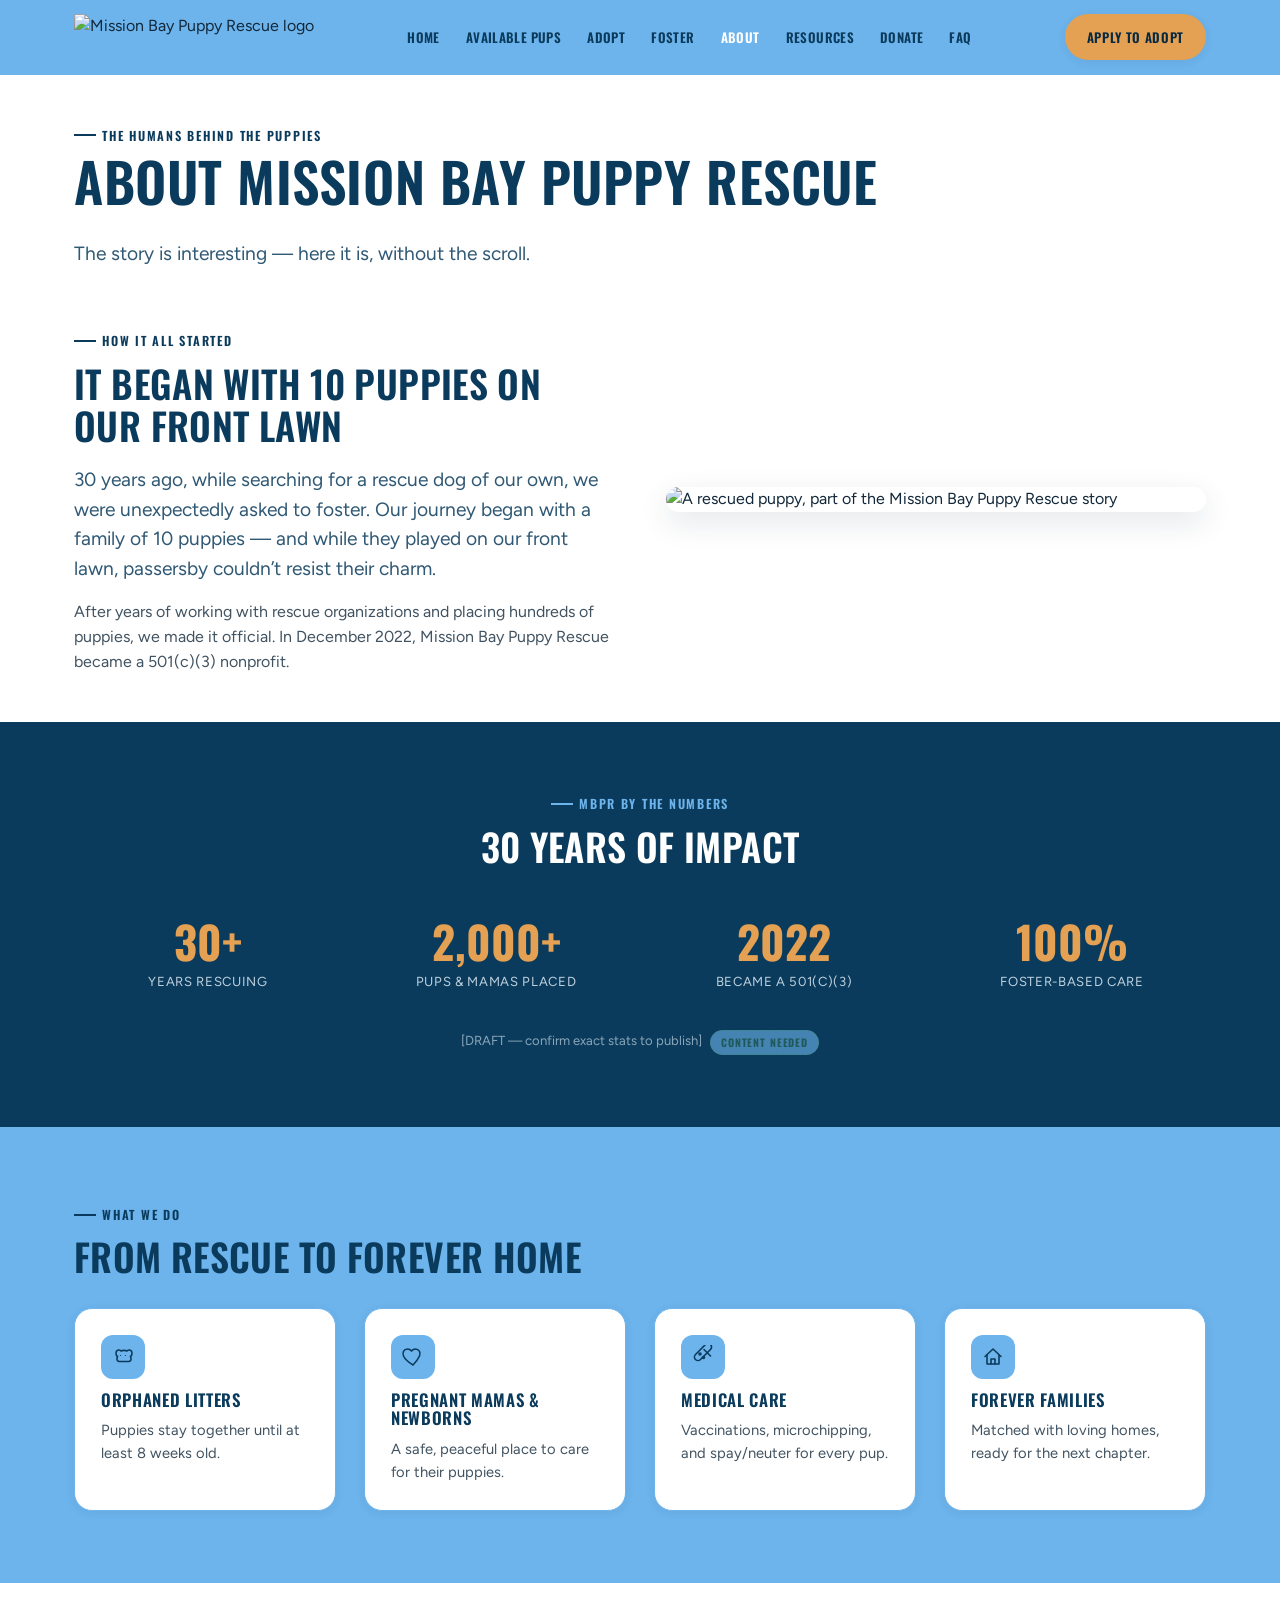
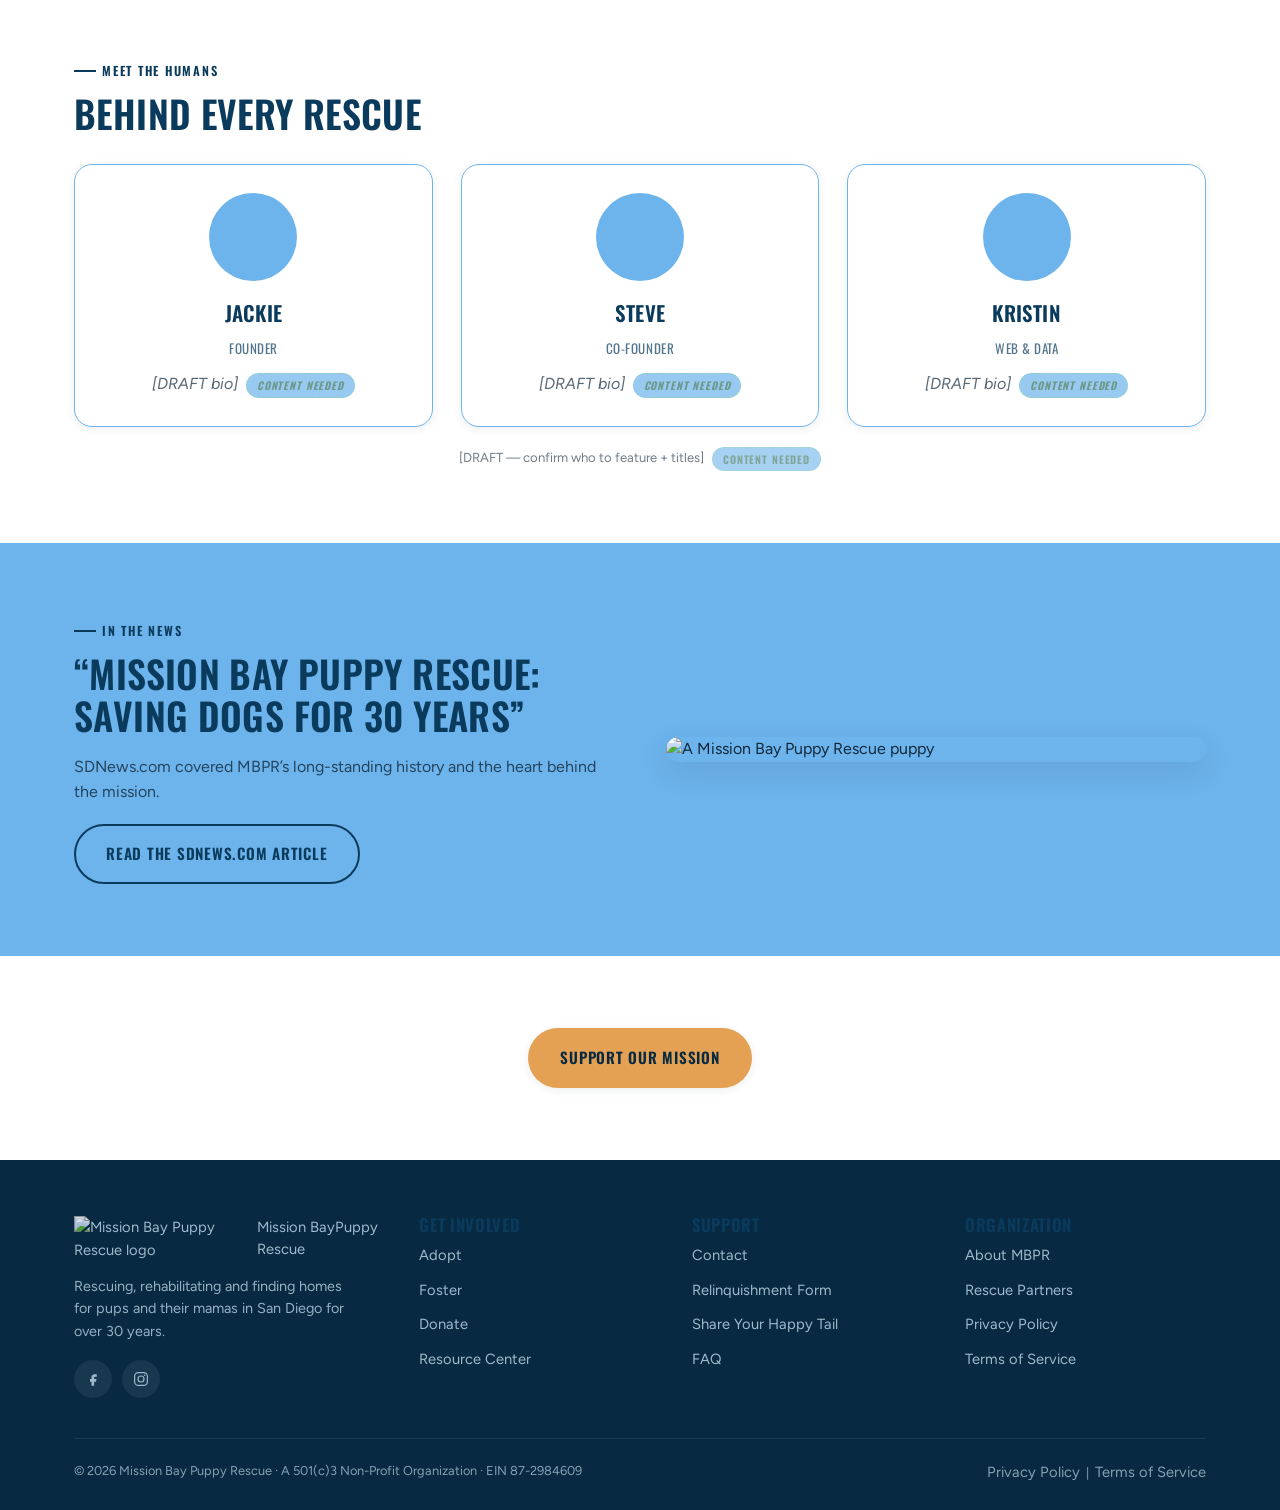
==== about.html @ 76ac1356 "Initial commit" ====
<!doctype html>
<html lang="en">
<head>
<meta charset="utf-8">
<meta name="viewport" content="width=device-width, initial-scale=1">
<title>About | Mission Bay Puppy Rescue</title>
<meta name="description" content="Learn the story behind Mission Bay Puppy Rescue, a San Diego non-profit dog and puppy rescue.">
<link rel="icon" href="https://cdn.shopify.com/s/files/1/0752/2317/1383/files/MBPR_Logo_s-5.png?v=1728336857">
<link rel="preconnect" href="https://fonts.googleapis.com">
<link rel="preconnect" href="https://fonts.gstatic.com" crossorigin>
<link href="https://fonts.googleapis.com/css2?family=Oswald:wght@400;500;600;700&family=Figtree:wght@400;500;600;700;800&display=swap" rel="stylesheet">
<link rel="stylesheet" href="assets/styles.css">
</head>
<body>
<a class="skip-link" href="#main">Skip to content</a>
<header class="site-header">
  <div class="bar">
    <a class="brand" href="index.html">
      <img src="https://cdn.shopify.com/s/files/1/0752/2317/1383/files/MBPR_Logo_s-5.png?v=1728336857" alt="Mission Bay Puppy Rescue logo">
      <span class="brand-word">Mission Bay<span>Puppy Rescue</span></span>
    </a>
    <nav class="main-nav" id="main-nav" aria-label="Primary">
      <ul>
      <li><a class="top-link" href="index.html">Home</a></li>
      <li><a class="top-link" href="available-pups.html">Available Pups</a></li>
      <li><a class="top-link" href="adopt.html">Adopt</a></li>
      <li><a class="top-link" href="foster.html">Foster</a></li>
      <li class="current"><a class="top-link" href="about.html">About</a></li>
      <li><a class="top-link" href="resources.html">Resources</a></li>
      <li><a class="top-link" href="donate.html">Donate</a></li>
      <li><a class="top-link" href="faq.html">FAQ</a></li>
      </ul>
    </nav>
    <div class="header-cta">
      <a class="btn btn-gold btn-sm" href="adopt.html"><span class="btn-sm-label">Apply to Adopt</span></a>
      <button class="nav-toggle" aria-label="Toggle menu" aria-expanded="false" aria-controls="main-nav">
        <svg viewBox="0 0 24 24" fill="none" stroke="currentColor" stroke-width="1.6" stroke-linecap="round" stroke-linejoin="round" class="icon-open" aria-hidden="true"><path d="M4 7h16M4 12h16M4 17h16"/></svg>
        <svg viewBox="0 0 24 24" fill="none" stroke="currentColor" stroke-width="1.6" stroke-linecap="round" stroke-linejoin="round" class="icon-close" aria-hidden="true"><path d="M6 6l12 12M18 6L6 18"/></svg>
      </button>
    </div>
  </div>
</header>

<main id="main">

<section class="page-intro">
  <div class="container">
    <span class="eyebrow">The Humans Behind The Puppies</span>
    <h1>About Mission Bay Puppy Rescue</h1>
    <p class="lede">The story is interesting &mdash; here it is, without the scroll.</p>
  </div>
</section>

<section class="section tight">
  <div class="container split">
    <div>
      <span class="eyebrow">How It All Started</span>
      <h2>It Began With 10 Puppies On Our Front Lawn</h2>
      <p class="lede" style="margin-bottom:16px;">30 years ago, while searching for a rescue dog of our own, we were unexpectedly asked to foster. Our journey began with a family of 10 puppies &mdash; and while they played on our front lawn, passersby couldn&rsquo;t resist their charm.</p>
      <p style="opacity:.8;">After years of working with rescue organizations and placing hundreds of puppies, we made it official. In December 2022, Mission Bay Puppy Rescue became a 501(c)(3) nonprofit.</p>
    </div>
    <div class="media">
      <img src="https://missionbaypuppyrescue.org/cdn/shop/files/gray-white-pit-bull-type-puppy-blue-banner-mission-bay-rescue-partners-text_1024x1024.webp?v=1738512518" alt="A rescued puppy, part of the Mission Bay Puppy Rescue story">
    </div>
  </div>
</section>

<section class="section navy">
  <div class="container">
    <span class="eyebrow on-dark" style="justify-content:center; display:flex;">MBPR By The Numbers</span>
    <h2 style="text-align:center; margin-bottom:30px;">30 Years Of Impact</h2>
    <div class="stat-strip">
      <div class="stat"><div class="num">30+</div><div class="label">Years Rescuing</div></div>
      <div class="stat"><div class="num">2,000+</div><div class="label">Pups &amp; Mamas Placed</div></div>
      <div class="stat"><div class="num">2022</div><div class="label">Became A 501(c)(3)</div></div>
      <div class="stat"><div class="num">100%</div><div class="label">Foster-Based Care</div></div>
    </div>
    <p style="text-align:center; opacity:.6; font-size:.82rem; margin-top:16px;">[DRAFT &mdash; confirm exact stats to publish]<span class="draft-flag">Content Needed</span></p>
  </div>
</section>

<section class="section sand-deep">
  <div class="container">
    <span class="eyebrow">What We Do</span>
    <h2 style="margin-bottom:30px;">From Rescue To Forever Home</h2>
    <div class="grid grid-4">
      <div class="resource-tile">
        <div class="icon-badge"><svg viewBox="0 0 24 24" fill="none" stroke="currentColor" stroke-width="1.6" stroke-linecap="round" stroke-linejoin="round" class="" aria-hidden="true"><path d="M5 8.5c0-2 1.4-3.5 3-3.5.9 0 1.6.6 2 1 .8-.4 1.9-.6 3-.6s2.2.2 3 .6c.4-.4 1.1-1 2-1 1.6 0 3 1.5 3 3.5 0 1.3-.6 2.4-1.5 3l.5 2c.3 1.5-.7 3-2.3 3H8.3c-1.6 0-2.6-1.5-2.3-3l.5-2C5.6 10.9 5 9.8 5 8.5z"/><circle cx="9.5" cy="10.5" r=".6" fill="currentColor" stroke="none"/><circle cx="14.5" cy="10.5" r=".6" fill="currentColor" stroke="none"/></svg></div>
        <h4>Orphaned Litters</h4>
        <p>Puppies stay together until at least 8 weeks old.</p>
      </div>
      <div class="resource-tile">
        <div class="icon-badge"><svg viewBox="0 0 24 24" fill="none" stroke="currentColor" stroke-width="1.6" stroke-linecap="round" stroke-linejoin="round" class="" aria-hidden="true"><path d="M12 20s-7.5-4.6-9.5-9C1 7.5 3 4 6.5 4c2 0 3.4 1.2 4 2 .6-.8 2-2 4-2C18 4 20 7.5 18.5 11c-2 4.4-6.5 9-6.5 9z"/></svg></div>
        <h4>Pregnant Mamas &amp; Newborns</h4>
        <p>A safe, peaceful place to care for their puppies.</p>
      </div>
      <div class="resource-tile">
        <div class="icon-badge"><svg viewBox="0 0 24 24" fill="none" stroke="currentColor" stroke-width="1.6" stroke-linecap="round" stroke-linejoin="round" class="" aria-hidden="true"><path d="M4.5 9.5l10-10a3.5 3.5 0 015 5l-10 10a3.5 3.5 0 01-5-5z"/><path d="M13 4.5l6.5 6.5"/><circle cx="9" cy="9" r="1"/><circle cx="12.5" cy="12.5" r="1"/></svg></div>
        <h4>Medical Care</h4>
        <p>Vaccinations, microchipping, and spay/neuter for every pup.</p>
      </div>
      <div class="resource-tile">
        <div class="icon-badge"><svg viewBox="0 0 24 24" fill="none" stroke="currentColor" stroke-width="1.6" stroke-linecap="round" stroke-linejoin="round" class="" aria-hidden="true"><path d="M4 11.5L12 4l8 7.5"/><path d="M6 10v9h12v-9"/><path d="M10 19v-5h4v5"/></svg></div>
        <h4>Forever Families</h4>
        <p>Matched with loving homes, ready for the next chapter.</p>
      </div>
    </div>
  </div>
</section>

<section class="section">
  <div class="container">
    <span class="eyebrow">Meet The Humans</span>
    <h2 style="margin-bottom:30px;">Behind Every Rescue</h2>
    <div class="grid grid-3">
      <div class="quote-card" style="text-align:center; align-items:center;">
        <div style="width:88px;height:88px;border-radius:50%;background:var(--sand-deep); margin-bottom:6px;"></div>
        <h3 style="margin-bottom:0;">Jackie</h3>
        <div class="who">Founder</div>
        <p style="opacity:.7;">[DRAFT bio]<span class="draft-flag">Content Needed</span></p>
      </div>
      <div class="quote-card" style="text-align:center; align-items:center;">
        <div style="width:88px;height:88px;border-radius:50%;background:var(--sand-deep); margin-bottom:6px;"></div>
        <h3 style="margin-bottom:0;">Steve</h3>
        <div class="who">Co-Founder</div>
        <p style="opacity:.7;">[DRAFT bio]<span class="draft-flag">Content Needed</span></p>
      </div>
      <div class="quote-card" style="text-align:center; align-items:center;">
        <div style="width:88px;height:88px;border-radius:50%;background:var(--sand-deep); margin-bottom:6px;"></div>
        <h3 style="margin-bottom:0;">Kristin</h3>
        <div class="who">Web &amp; Data</div>
        <p style="opacity:.7;">[DRAFT bio]<span class="draft-flag">Content Needed</span></p>
      </div>
    </div>
    <p style="text-align:center; opacity:.6; font-size:.82rem; margin-top:20px;">[DRAFT &mdash; confirm who to feature + titles]<span class="draft-flag">Content Needed</span></p>
  </div>
</section>

<section class="section sand-deep">
  <div class="container split">
    <div>
      <span class="eyebrow">In The News</span>
      <h2>&ldquo;Mission Bay Puppy Rescue: Saving Dogs For 30 Years&rdquo;</h2>
      <p style="opacity:.8; margin-bottom:20px;">SDNews.com covered MBPR&rsquo;s long-standing history and the heart behind the mission.</p>
      <a class="btn btn-outline" href="https://sdnews.com/mission-bay-puppy-rescue-saving-dogs-for-30-years/" target="_blank" rel="noopener">Read the SDNews.com Article</a>
    </div>
    <div class="media">
      <img src="https://missionbaypuppyrescue.org/cdn/shop/files/black-white-puppy-floppy-ears-bright-eyes_1024x1024.webp?v=1738512467" alt="A Mission Bay Puppy Rescue puppy">
    </div>
  </div>
</section>

<section class="section" style="text-align:center;">
  <div class="container">
    <a class="btn btn-gold" href="donate.html">Support Our Mission</a>
  </div>
</section>

</main>
<footer class="site-footer">
  <div class="container">
    <div class="footer-top">
      <div>
        <a class="brand" href="index.html" style="margin-bottom:14px;">
          <img src="https://cdn.shopify.com/s/files/1/0752/2317/1383/files/MBPR_Logo_s-5.png?v=1728336857" alt="Mission Bay Puppy Rescue logo" style="height:44px;">
          <span class="brand-word">Mission Bay<span>Puppy Rescue</span></span>
        </a>
        <p style="max-width:32ch; font-size:.9rem; opacity:.8;">Rescuing, rehabilitating and finding homes for pups and their mamas in San Diego for over 30 years.</p>
        <div class="footer-social"><a href="https://www.facebook.com/MissionBayPuppyRescue/" aria-label="Facebook"><svg viewBox="0 0 24 24" fill="none" stroke="currentColor" stroke-width="1.6" stroke-linecap="round" stroke-linejoin="round" class="" aria-hidden="true"><path d="M14 9h3V5.5h-3c-2.2 0-4 1.8-4 4V12H8v3.5h2V21h3.5v-5.5H16l.7-3.5h-3.2v-1.8c0-.6.5-1.2 1.3-1.2z" fill="currentColor" stroke="none"/></svg></a>
        <a href="https://www.instagram.com/missionbaypuppyrescue/" aria-label="Instagram"><svg viewBox="0 0 24 24" fill="none" stroke="currentColor" stroke-width="1.6" stroke-linecap="round" stroke-linejoin="round" class="" aria-hidden="true"><rect x="3.5" y="3.5" width="17" height="17" rx="5"/><circle cx="12" cy="12" r="4"/><circle cx="17" cy="7" r="1" fill="currentColor" stroke="none"/></svg></a></div>
      </div>
      <div>
        <h4>Get Involved</h4>
        <ul>
          <li><a href="adopt.html">Adopt</a></li>
          <li><a href="foster.html">Foster</a></li>
          <li><a href="donate.html">Donate</a></li>
          <li><a href="resources.html">Resource Center</a></li>
        </ul>
      </div>
      <div>
        <h4>Support</h4>
        <ul>
          <li><a href="contact.html">Contact</a></li>
          <li><a href="relinquishment.html">Relinquishment Form</a></li>
          <li><a href="happy-tails.html">Share Your Happy Tail</a></li>
          <li><a href="faq.html">FAQ</a></li>
        </ul>
      </div>
      <div>
        <h4>Organization</h4>
        <ul>
          <li><a href="about.html">About MBPR</a></li>
          <li><a href="resources.html#partners">Rescue Partners</a></li>
          <li><a href="privacy.html">Privacy Policy</a></li>
          <li><a href="terms.html">Terms of Service</a></li>
        </ul>
      </div>
    </div>
    <div class="footer-bottom">
      <span>&copy; 2026 Mission Bay Puppy Rescue &middot; A 501(c)3 Non-Profit Organization &middot; EIN 87-2984609</span>
      <span><a href="privacy.html">Privacy Policy</a> &nbsp;|&nbsp; <a href="terms.html">Terms of Service</a></span>
    </div>
  </div>
</footer>
<script src="assets/site.js"></script>
</body>
</html>
---- assets/styles.css ----
/* ==========================================================================
   MISSION BAY PUPPY RESCUE — Website Refresh Mockup
   Design system: "Bay & Sand"
   -- Bay Navy / Lagoon Blue kept from existing brand mark
   -- Warm Sand neutral background (Mission BAY -> beach/coast, not generic cream)
   -- Puppy Gold accent for primary actions (warm, distinct from AI-cluster terracotta)
   -- Oswald reserved for headings/eyebrows/buttons (existing brand voice)
   -- Figtree for all body copy / long-form reading (the "one easy body font")
   ========================================================================== */

:root{
  /* ---- color tokens ---- */
  --page-background: #FFFFFF; /* Default background behind page content on every page. */
  --header-background: #6db4ec; /* Sticky header bar on every page. */
  --bay-navy:        #0B3B5C; /* Headings, navy buttons and dark sections. */
  --bay-navy-deep:   #072A42; /* Footer, dark hero gradient and navy button hover. */
  --bay-navy-ink:    #12283A; /* Main body text. */
  --lagoon:          #6db4ec; /* Light blue accents, links on dark backgrounds and some borders. */
  --lagoon-deep:     #6db4ec; /* Status badges, progress bar and link hover. */
  --lagoon-pale:     #E6F6FE; /* Pale blue sections, callouts and icon badges. */
  --sand:            #6db4ec; /* Mobile menu background, form fields and wave divider. */
  --sand-deep:       #6db4ec; /* Tinted sections, header link hover, tags and image placeholders. */
  --sand-line:       #6db4ec; /* Borders on cards, header, mobile menu and form panels. */
  --gold:            #E4A053; /* Primary button fill, stat numbers and small accents. */
  --gold-deep:       #FFFFFF; /* Primary button hover, active header link, icons and focus outline. */
  --gold-pale:       #FCEBD1; /* Light background behind selected badges and icons. */
  --seafoam:         #5FBBA0; /* Nursery status badge, progress bar and dashed badge border. */
  --seafoam-pale:    #6db4ec; /* Background behind seafoam action icons and draft badges. */
  --white:           #FFFFFF; /* Card backgrounds and text on dark sections. */
  --line:            rgba(11,59,92,0.14); /* Reserved border color; currently unused. */
  --shadow-sm:       0 2px 10px rgba(7,42,66,0.08);
  --shadow-md:       0 10px 30px rgba(7,42,66,0.12);
  --shadow-lg:       0 24px 60px rgba(7,42,66,0.18);
  --radius-sm:       10px;
  --radius-md:       18px;
  --radius-lg:       28px;

  /* ---- type tokens ---- */
  --font-display: 'Oswald', 'Arial Narrow', sans-serif;
  --font-body: 'Figtree', -apple-system, 'Segoe UI', sans-serif;
}

*,*::before,*::after{ box-sizing:border-box; }
html{ scroll-behavior:smooth; }
body{
  margin:0;
  font-family:var(--font-body);
  color:var(--bay-navy-ink);
  background:var(--page-background);
  -webkit-font-smoothing:antialiased;
  line-height:1.55;
}
img{ max-width:100%; display:block; }
svg{ width:1em; height:1em; flex-shrink:0; }
a{ color:inherit; text-decoration:none; }
ul{ margin:0; padding:0; list-style:none; }
button{ font-family:inherit; cursor:pointer; }
.visually-hidden{
  position:absolute; width:1px; height:1px; padding:0; margin:-1px;
  overflow:hidden; clip:rect(0,0,0,0); white-space:nowrap; border:0;
}
:focus-visible{ outline:3px solid var(--gold-deep); outline-offset:2px; }

h1,h2,h3,h4{
  font-family:var(--font-display);
  font-weight:600;
  letter-spacing:.01em;
  line-height:1.12;
  margin:0 0 .5em;
  color:var(--bay-navy);
}
h1{ font-size:clamp(2.1rem, 4.6vw, 3.4rem); text-transform:uppercase; letter-spacing:.01em; }
h2{ font-size:clamp(1.6rem, 3vw, 2.35rem); text-transform:uppercase; }
h3{ font-size:1.3rem; text-transform:uppercase; }
h4{ font-size:1.05rem; text-transform:uppercase; letter-spacing:.04em; }
p{ margin:0 0 1em; }
p:last-child{ margin-bottom:0; }

.eyebrow{
  font-family:var(--font-display);
  text-transform:uppercase;
  letter-spacing:.14em;
  font-size:.78rem;
  font-weight:600;
  color:var(--bay-navy);
  display:inline-flex;
  align-items:center;
  gap:.5em;
  margin-bottom:.9em;
}
.eyebrow::before{
  content:"";
  width:22px; height:2px;
  background:currentColor;
  display:inline-block;
}
.hero .eyebrow,
.section.navy .eyebrow,
.eyebrow.on-dark{ color:var(--lagoon); }

.container{ max-width:1180px; margin:0 auto; padding:0 24px; }
.section{ padding:72px 0; }
.section.tight{ padding:48px 0; }
.section.sand-deep{ background:var(--sand-deep); }
.section.navy{ background:var(--bay-navy); color:#DCEBF5; }
.section.navy h2, .section.navy h3, .section.navy h4{ color:var(--white); }
.section.lagoon-pale{ background:var(--lagoon-pale); }

.lede{ font-size:1.2rem; max-width:60ch; color:var(--bay-navy); opacity:.85; }

/* ---- buttons ---- */
.btn{
  font-family:var(--font-display);
  text-transform:uppercase;
  letter-spacing:.05em;
  font-size:.95rem;
  font-weight:600;
  padding:16px 30px;
  border-radius:100px;
  border:2px solid transparent;
  display:inline-flex;
  align-items:center;
  gap:.6em;
  transition:transform .15s ease, box-shadow .15s ease, background-color .15s ease;
  white-space:nowrap;
}
.btn:hover{ transform:translateY(-2px); }
.btn svg{ width:18px; height:18px; }
.btn-gold{ background:var(--gold); color:var(--bay-navy-deep); box-shadow:var(--shadow-sm); }
.btn-gold:hover{ background:var(--gold-deep); box-shadow:var(--shadow-md); }
.btn-navy{ background:var(--bay-navy); color:var(--white); box-shadow:var(--shadow-sm); }
.btn-navy:hover{ background:var(--bay-navy-deep); box-shadow:var(--shadow-md); }
.btn-outline{ background:transparent; border-color:currentColor; color:var(--bay-navy); }
.btn-outline:hover{ background:var(--bay-navy); color:var(--white); }
.btn-outline.on-dark{ color:var(--white); }
.btn-outline.on-dark:hover{ background:var(--white); color:var(--bay-navy); }
.btn-sm{ padding:11px 20px; font-size:.82rem; }
.btn-block{ width:100%; justify-content:center; }
.link-quiet{
  font-family:var(--font-display);
  text-transform:uppercase;
  font-size:.85rem;
  letter-spacing:.04em;
  font-weight:600;
  color:var(--bay-navy);
  border-bottom:2px solid var(--lagoon);
  padding-bottom:2px;
}
.link-quiet:hover{ color:var(--lagoon-deep); }

/* ==========================================================================
   HEADER / NAV
   ========================================================================== */
.site-header{
  position:sticky; top:0; z-index:60;
  background:var(--header-background);
  backdrop-filter:blur(10px);
  border-bottom:1px solid var(--sand-line);
}
.site-header .bar{
  display:flex; align-items:center; justify-content:space-between;
  padding:14px 24px;
  max-width:1180px; margin:0 auto;
  gap:20px;
}
.brand{ display:flex; align-items:center; gap:12px; flex-shrink:0; }
.brand img{ height:46px; width:auto; }
.site-header .brand-word{ display:none; }


.main-nav{ display:flex; align-items:center; gap:2px; }
.main-nav > ul{ display:flex; align-items:center; gap:2px; }
.main-nav a.top-link{
  font-family:var(--font-display);
  text-transform:uppercase;
  font-size:.82rem;
  font-weight:600;
  letter-spacing:.03em;
  color:var(--bay-navy);
  padding:10px 12px;
  border-radius:100px;
  display:block;
  white-space:nowrap;
}
@media (min-width:981px) and (max-width:1180px){
  .main-nav a.top-link{ font-size:.74rem; padding:8px 8px; }
  .header-cta .btn-sm{ padding:9px 16px; font-size:.74rem; }
}
.main-nav a.top-link:hover, .main-nav li.current a.top-link{ background:var(--sand-deep); }
.main-nav li.current a.top-link{ color:var(--gold-deep); }
.header-cta{ display:flex; align-items:center; gap:10px; flex-shrink:0; }
.nav-toggle{
  display:none;
  background:none; border:none; padding:8px;
}
.nav-toggle svg{ width:26px; height:26px; color:var(--bay-navy); }

@media (max-width:980px){
  .main-nav{
    position:fixed; inset:70px 0 0 0; background:var(--sand);
    flex-direction:column; align-items:stretch; padding:12px 24px 32px;
    overflow-y:auto; display:none;
    border-top:1px solid var(--sand-line);
  }
  .main-nav.open{ display:flex; }
  .main-nav > ul{ flex-direction:column; align-items:stretch; gap:0; }
  .main-nav a.top-link{ padding:16px 8px; border-bottom:1px solid var(--sand-line); border-radius:0; }
  .header-cta .btn-sm-label{ display:none; }
  .nav-toggle{ display:block; }
}
@media (min-width:981px){
  .nav-toggle{ display:none; }
}

/* ==========================================================================
   HERO
   ========================================================================== */
.hero{
  position:relative;
  background:linear-gradient(160deg, var(--bay-navy) 0%, var(--bay-navy-deep) 60%, #05202F 100%);
  color:var(--white);
  overflow:hidden;
}
.hero-media{
  position:relative;
  aspect-ratio:16/8.2;
  max-height:640px;
  overflow:hidden;
}
.hero-media img, .hero-media video{
  width:100%; height:100%; object-fit:cover;
  display:block;
}
.hero-media::after{
  content:"";
  position:absolute; inset:0;
  background:linear-gradient(to top, rgba(7,36,57,0.94) 0%, rgba(7,36,57,0.25) 55%, rgba(7,36,57,0) 78%);
}
.hero-caption{
  position:absolute; left:0; right:0; bottom:0; z-index:2;
  max-width:1180px; margin:0 auto; padding:0 24px 34px;
}
.hero-caption h1{ color:var(--white); margin-bottom:.28em; }
.hero-caption .lede{ color:#CFE6F2; opacity:1; margin:0; max-width:52ch; }
.hero-actions{
  max-width:1180px; margin:0 auto; padding:28px 24px 44px;
  display:flex; flex-wrap:wrap; align-items:center; gap:16px 22px;
  position:relative; z-index:2;
}
.hero-actions .faq-quiet{
  font-family:var(--font-display);
  font-size:.85rem; text-transform:uppercase; letter-spacing:.05em;
  color:var(--lagoon); border-bottom:1px solid rgba(79,193,240,.5);
  padding-bottom:2px;
}

/* wave divider signature element */
.wave-divider{ display:block; width:100%; height:auto; margin-bottom:-1px; }
.wave-divider path.w1{ fill:var(--sand); }
.wave-divider path.w2{ fill:var(--sand-deep); opacity:.6; }
.wave-flip{ transform:rotate(180deg); }

/* ==========================================================================
   CARDS: puppy card, action block, resource tile, faq item
   ========================================================================== */
.grid{ display:grid; gap:28px; }
.grid-3{ grid-template-columns:repeat(3,1fr); }
.grid-4{ grid-template-columns:repeat(4,1fr); }
.grid-2{ grid-template-columns:repeat(2,1fr); }
@media (max-width:900px){ .grid-3,.grid-4{ grid-template-columns:repeat(2,1fr); } }
@media (max-width:620px){ .grid-2,.grid-3,.grid-4{ grid-template-columns:1fr; } }

.pup-card{
  background:var(--white);
  border-radius:var(--radius-md);
  overflow:hidden;
  box-shadow:var(--shadow-sm);
  transition:transform .18s ease, box-shadow .18s ease;
  display:flex; flex-direction:column;
  border:1px solid var(--sand-line);
}
.pup-card:hover{ transform:translateY(-5px); box-shadow:var(--shadow-md); }
.pup-photo{ position:relative; aspect-ratio:4/3.4; background:var(--sand-deep); overflow:hidden; }
.pup-photo img{ width:100%; height:100%; object-fit:cover; }
.pup-photo.no-photo{ display:flex; align-items:center; justify-content:center; color:var(--bay-navy); opacity:.35; }
.pup-photo.no-photo svg{ width:64px; height:64px; }
.status-ribbon{
  position:absolute; top:12px; left:12px;
  font-family:var(--font-display);
  font-size:.68rem; font-weight:700; text-transform:uppercase; letter-spacing:.06em;
  padding:6px 12px; border-radius:100px; color:var(--white);
  box-shadow:0 2px 8px rgba(0,0,0,.18);
}
.status-available{ background:var(--lagoon-deep); }
.status-coming-soon{ background:var(--gold-deep); }
.status-nursery{ background:var(--seafoam); }
.pup-body{ padding:18px 20px 20px; display:flex; flex-direction:column; gap:10px; flex:1; }
.pup-name{ font-size:1.3rem; margin:0; display:flex; align-items:center; justify-content:space-between; gap:8px; }
.pup-facts{ display:flex; flex-wrap:wrap; gap:6px 10px; font-size:.82rem; color:var(--bay-navy); opacity:.8; }
.pup-facts span{ display:inline-flex; align-items:center; gap:5px; }
.pup-facts svg{ width:14px; height:14px; flex-shrink:0; }
.pup-card .btn{ margin-top:auto; align-self:flex-start; }

.litter-block{
  background:var(--white);
  border-radius:var(--radius-lg);
  border:1px solid var(--sand-line);
  box-shadow:var(--shadow-sm);
  padding:32px;
  margin-bottom:40px;
}
.litter-header{ display:flex; flex-wrap:wrap; gap:20px; justify-content:space-between; align-items:flex-end; margin-bottom:24px; }
.litter-header .tag-count{
  font-family:var(--font-display); font-size:.82rem; text-transform:uppercase; letter-spacing:.05em;
  background:var(--sand-deep); color:var(--bay-navy); padding:7px 14px; border-radius:100px;
}
.litter-story{ max-width:70ch; color:var(--bay-navy-ink); opacity:.88; margin-bottom:26px; }

.action-blocks{ display:grid; grid-template-columns:repeat(3,1fr); gap:24px; }
@media (max-width:820px){ .action-blocks{ grid-template-columns:1fr; } }
.action-block{
  background:var(--white); border-radius:var(--radius-md); padding:30px 26px;
  border:1px solid var(--sand-line); box-shadow:var(--shadow-sm);
  display:flex; flex-direction:column; gap:12px;
}
.action-block .icon-badge{
  width:52px; height:52px; border-radius:16px; display:flex; align-items:center; justify-content:center;
  background:var(--lagoon-pale); color:var(--bay-navy); margin-bottom:6px;
}
.action-block .icon-badge svg{ width:28px; height:28px; }
.action-block.gold .icon-badge{ background:var(--gold-pale); }
.action-block.seafoam .icon-badge{ background:var(--seafoam-pale); }
.action-block p{ opacity:.82; font-size:.96rem; flex:1; }

.resource-tile{
  background:var(--white); border-radius:var(--radius-md); padding:26px;
  border:1px solid var(--sand-line); box-shadow:var(--shadow-sm);
  display:flex; flex-direction:column; gap:10px; height:100%;
}
.resource-tile .icon-badge{
  width:44px; height:44px; border-radius:12px; background:var(--sand-deep);
  display:flex; align-items:center; justify-content:center; color:var(--bay-navy);
}
.resource-tile .icon-badge svg{ width:24px; height:24px; }
.resource-tile h4{ margin:2px 0 0; color:var(--bay-navy); }
.resource-tile p{ font-size:.92rem; opacity:.8; margin:0; }
.resource-tile .link-quiet{ margin-top:auto; align-self:flex-start; }

/* stat strip */
.stat-strip{ display:grid; grid-template-columns:repeat(4,1fr); gap:20px; }
@media (max-width:820px){ .stat-strip{ grid-template-columns:repeat(2,1fr); } }
.stat{ text-align:center; padding:22px 12px; }
.stat .num{ font-family:var(--font-display); font-size:clamp(2.1rem,4vw,2.8rem); color:var(--gold); font-weight:700; line-height:1; }
.stat .label{ font-size:.82rem; text-transform:uppercase; letter-spacing:.05em; opacity:.85; margin-top:8px; }

/* testimonial */
.quote-card{
  background:var(--white); border-radius:var(--radius-md); padding:28px;
  border:1px solid var(--sand-line); box-shadow:var(--shadow-sm);
  display:flex; flex-direction:column; gap:14px;
}
.quote-card .stars{ color:var(--gold-deep); letter-spacing:2px; font-size:.95rem; }
.quote-card p{ font-style:italic; opacity:.9; }
.quote-card .who{ font-family:var(--font-display); font-size:.82rem; text-transform:uppercase; letter-spacing:.04em; color:var(--bay-navy); opacity:.7; }

/* faq */
.faq-list{ display:flex; flex-direction:column; gap:12px; }
.faq-item{
  background:var(--white); border:1px solid var(--sand-line); border-radius:var(--radius-sm);
  overflow:hidden;
}
.faq-item summary{
  list-style:none; cursor:pointer; padding:18px 22px; display:flex; align-items:center; justify-content:space-between; gap:16px;
  font-family:var(--font-display); font-weight:600; text-transform:uppercase; font-size:.92rem; letter-spacing:.02em;
  color:var(--bay-navy);
}
.faq-item summary::-webkit-details-marker{ display:none; }
.faq-item summary .chev{ flex-shrink:0; width:20px; height:20px; transition:transform .2s ease; color:var(--gold-deep); }
.faq-item[open] summary .chev{ transform:rotate(180deg); }
.faq-item .faq-a{ padding:0 22px 20px; opacity:.85; max-width:70ch; }
.faq-cat-title{ margin-top:44px; }
.faq-cat-title:first-child{ margin-top:0; }

/* pill / label routing tiles (contact) */
.route-grid{ display:grid; grid-template-columns:repeat(3,1fr); gap:18px; }
@media (max-width:900px){ .route-grid{ grid-template-columns:repeat(2,1fr); } }
@media (max-width:620px){ .route-grid{ grid-template-columns:1fr; } }
.route-tile{
  background:var(--white); border:1px solid var(--sand-line); border-radius:var(--radius-md);
  padding:22px; display:flex; flex-direction:column; gap:10px; box-shadow:var(--shadow-sm);
  transition:transform .15s ease, box-shadow .15s ease;
}
.route-tile:hover{ transform:translateY(-4px); box-shadow:var(--shadow-md); }
.route-tile .icon-badge{ width:40px; height:40px; border-radius:10px; background:var(--lagoon-pale); display:flex; align-items:center; justify-content:center; color:var(--bay-navy-deep); }
.route-tile .icon-badge svg{ width:22px; height:22px; }
.route-tile h4{ margin:0; font-size:.98rem; }
.route-tile p{ font-size:.88rem; opacity:.78; margin:0; }
.route-tile .link-quiet{ margin-top:4px; }

/* checklist w/ paw bullets */
.paw-list{ display:flex; flex-direction:column; gap:14px; }
.paw-list li{ display:flex; align-items:flex-start; gap:12px; }
.paw-list li svg{ width:20px; height:20px; flex-shrink:0; margin-top:3px; color:var(--bay-navy); }
.paw-list.filled-paws li svg{ fill:var(--bay-navy); }
.paw-list.on-dark li svg{ color:var(--lagoon); }

/* photo grid (5-slot puppy detail gallery) */
.gallery{ display:grid; grid-template-columns:1.4fr 1fr; gap:12px; }
.gallery .main-shot{ grid-row:span 2; border-radius:var(--radius-md); overflow:hidden; aspect-ratio:1/1; background:var(--sand-deep); }
.gallery .main-shot img{ width:100%; height:100%; object-fit:cover; }
.gallery .sub-shot{ border-radius:var(--radius-sm); overflow:hidden; aspect-ratio:1/1; background:var(--sand-deep); }
.gallery .sub-shot img{ width:100%; height:100%; object-fit:cover; }
@media (max-width:700px){ .gallery{ grid-template-columns:repeat(2,1fr); } .gallery .main-shot{ grid-column:span 2; grid-row:auto; aspect-ratio:4/3; } }

.quick-facts{
  display:grid; grid-template-columns:repeat(4,1fr); gap:0;
  border:1px solid var(--sand-line); border-radius:var(--radius-md); overflow:hidden; background:var(--white);
}
@media (max-width:700px){ .quick-facts{ grid-template-columns:repeat(2,1fr); } }
.quick-facts .fact{ padding:18px 16px; border-right:1px solid var(--sand-line); border-bottom:1px solid var(--sand-line); }
.quick-facts .fact:nth-child(4n){ border-right:none; }
@media (max-width:700px){ .quick-facts .fact:nth-child(2n){ border-right:none; } .quick-facts .fact:nth-child(4n){ border-right:1px solid var(--sand-line); } }
.quick-facts .fact .k{ font-family:var(--font-display); font-size:.7rem; text-transform:uppercase; letter-spacing:.08em; opacity:.6; margin-bottom:4px; }
.quick-facts .fact .v{ font-weight:700; color:var(--bay-navy); }

/* back link */
.back-link{ display:inline-flex; align-items:center; gap:8px; font-family:var(--font-display); text-transform:uppercase; font-size:.85rem; letter-spacing:.04em; font-weight:600; color:var(--bay-navy); margin-bottom:22px; }
.back-link svg{ width:18px; height:18px; }
.back-link:hover{ color:var(--lagoon-deep); }

/* two-col media/text */
.split{ display:grid; grid-template-columns:1fr 1fr; gap:52px; align-items:center; }
@media (max-width:860px){ .split{ grid-template-columns:1fr; gap:32px; } }
.split img{ border-radius:var(--radius-lg); box-shadow:var(--shadow-md); }
.split.reverse .media{ order:2; }

/* progress bar for donation goal */
.progress{ height:14px; border-radius:100px; background:var(--sand-deep); overflow:hidden; border:1px solid var(--sand-line); }
.progress .fill{ height:100%; background:linear-gradient(90deg, var(--lagoon-deep), var(--seafoam)); border-radius:100px; }

/* what-it-costs bubbles */
.cost-orbit{ position:relative; display:flex; flex-wrap:wrap; gap:16px; justify-content:center; align-items:center; padding:20px 0; }
.cost-bubble{
  background:var(--white); border:1px solid var(--sand-line); box-shadow:var(--shadow-sm);
  border-radius:100px; padding:14px 22px; display:flex; align-items:center; gap:10px; font-size:.92rem;
}
.cost-bubble b{ font-family:var(--font-display); color:var(--bay-navy); }
.cost-bubble .dot{ width:10px; height:10px; border-radius:50%; background:var(--gold); flex-shrink:0; }

/* banner / campaign module (togglable) */
.campaign-bar{
  background:var(--gold); color:var(--bay-navy-deep);
  font-family:var(--font-display); text-transform:uppercase; letter-spacing:.03em; font-weight:600; font-size:.85rem;
  text-align:center; padding:10px 20px;
}
.campaign-bar a{ text-decoration:underline; }

/* content-needed marker used throughout mockup (removed before real launch) */
.draft-flag{
  display:inline-block; font-family:var(--font-display); font-size:.66rem; text-transform:uppercase; letter-spacing:.08em;
  background:var(--seafoam-pale); color:#2E6E5B; border:1px dashed var(--seafoam); border-radius:100px; padding:3px 10px; margin-left:8px;
  vertical-align:middle; font-weight:700;
}

/* ==========================================================================
   FOOTER
   ========================================================================== */
.site-footer{ background:var(--bay-navy-deep); color:#B9D3E2; padding:56px 0 26px; }
.footer-top{ display:grid; grid-template-columns:1.3fr 1fr 1fr 1fr; gap:32px; margin-bottom:40px; }
@media (max-width:820px){ .footer-top{ grid-template-columns:repeat(2,1fr); } }
@media (max-width:560px){ .footer-top{ grid-template-columns:1fr; } }
.
.site-footer h4{ color:var(--white); opacity:.9; font-size:.82rem; letter-spacing:.08em; margin-bottom:16px; }
.site-footer ul{ display:flex; flex-direction:column; gap:10px; }
.site-footer a{ font-size:.92rem; opacity:.85; }
.site-footer a:hover{ opacity:1; color:var(--lagoon); }
.footer-social{ display:flex; gap:10px; margin-top:18px; }
.footer-social a{
  width:38px; height:38px; border-radius:50%; background:rgba(255,255,255,.08);
  display:flex; align-items:center; justify-content:center;
}
.footer-social svg{ width:18px; height:18px; }
.footer-bottom{
  border-top:1px solid rgba(255,255,255,.12); padding-top:22px;
  display:flex; justify-content:space-between; flex-wrap:wrap; gap:12px; font-size:.8rem; opacity:.7;
}
.footer-bottom a{ opacity:1; }

/* skip link */
.skip-link{ position:absolute; left:-999px; top:0; background:var(--gold); color:var(--bay-navy-deep); padding:10px 16px; z-index:100; }
.skip-link:focus{ left:12px; top:12px; }

/* breadcrumbs-esque page intro */
.page-intro{ padding:44px 0 8px; }
.page-intro .eyebrow{ margin-bottom:.5em; }

/* mobile menu icon states */
.icon-open{ display:block; }
.icon-close{ display:none; }
.nav-toggle[aria-expanded="true"] .icon-open{ display:none; }
.nav-toggle[aria-expanded="true"] .icon-close{ display:block; }
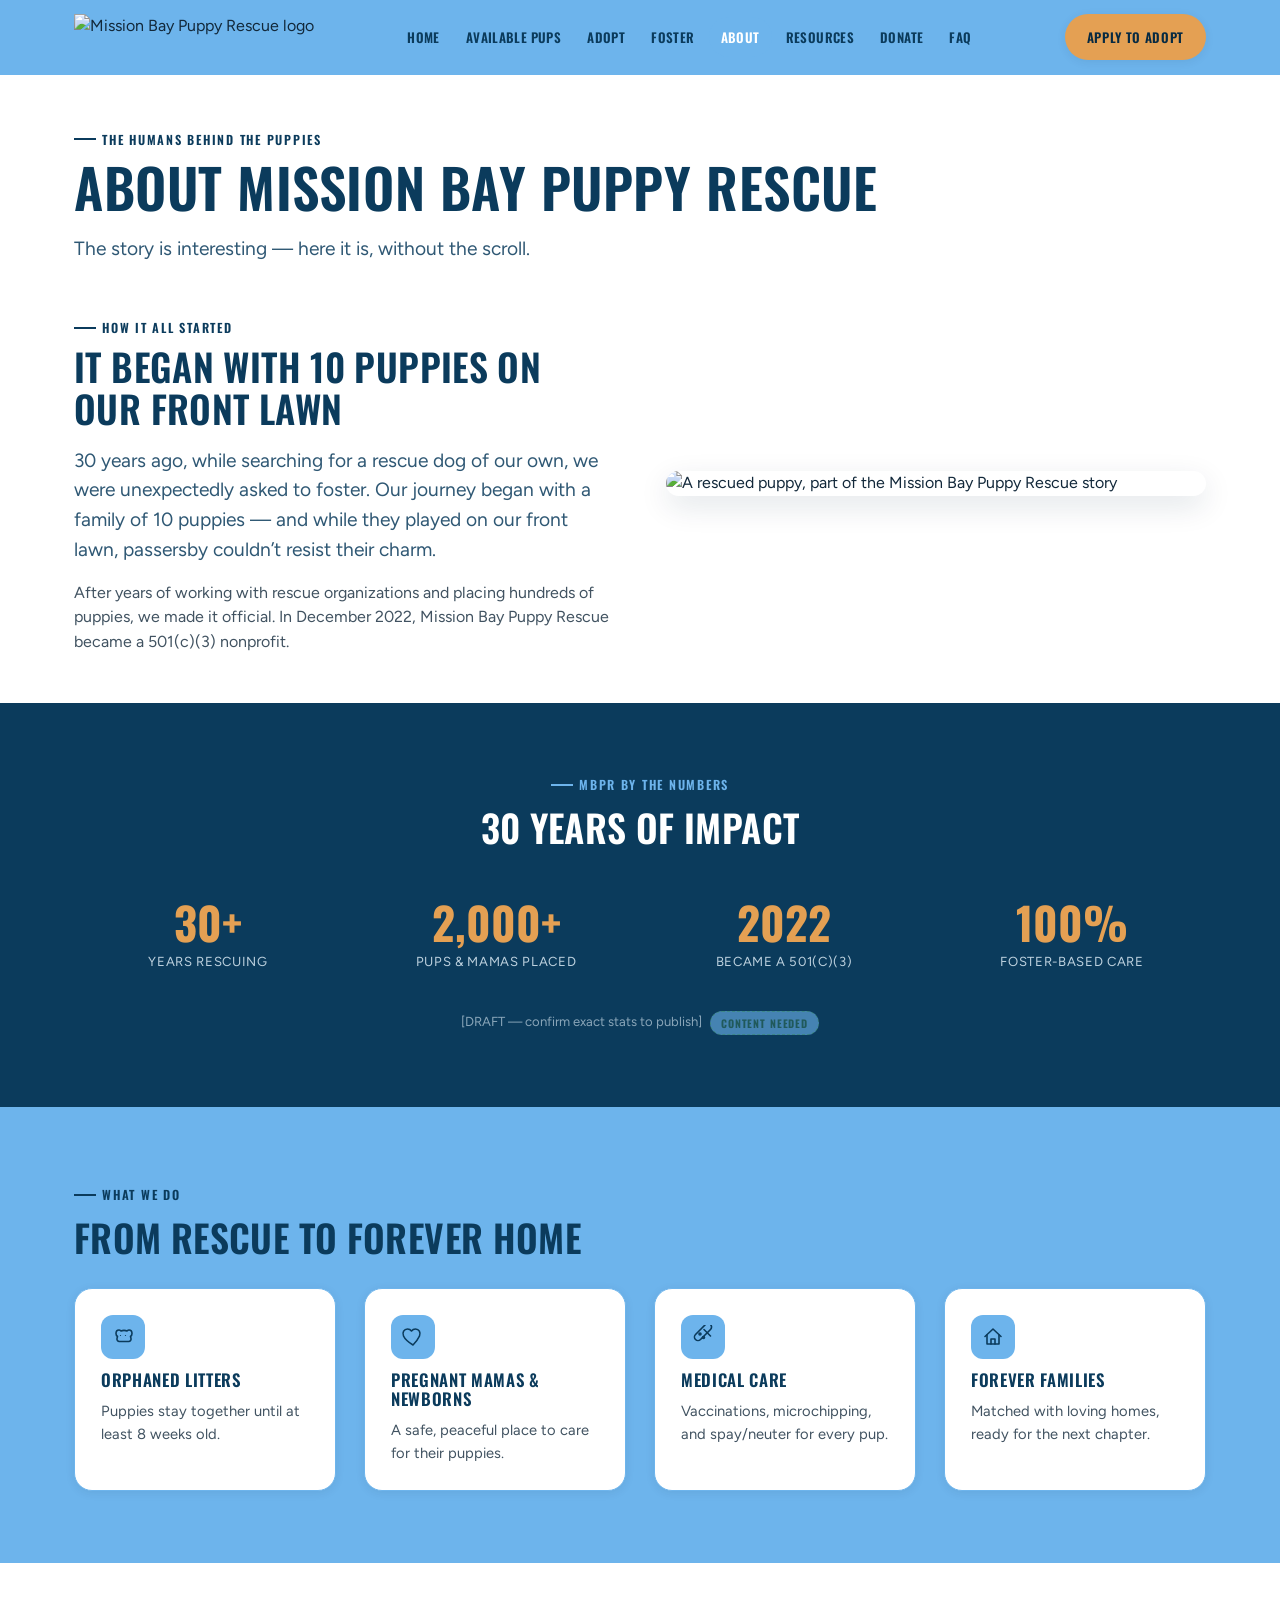
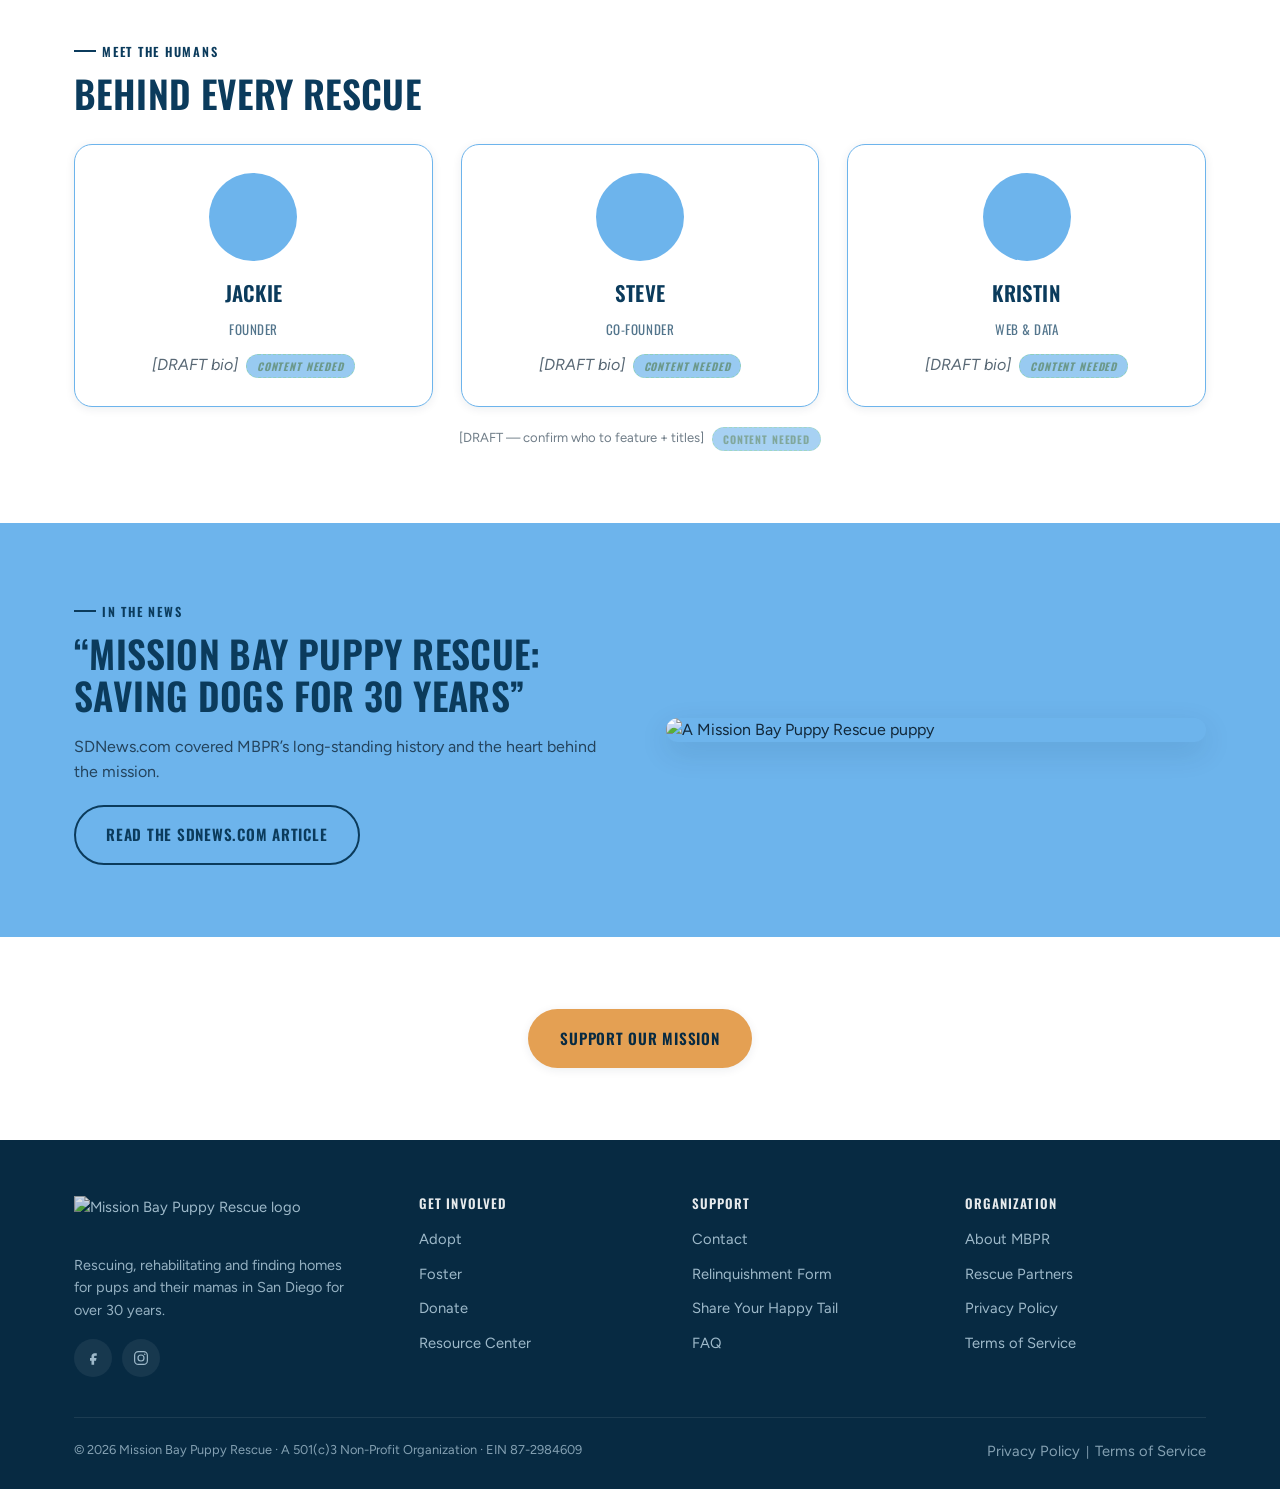
==== commit 36a5416d: "added cognito app" ====
--- a/about.html
+++ b/about.html
@@ -53,10 +53,10 @@
 
 <section class="section tight">
   <div class="container split">
-    <div>
+    <div class="content-flow">
       <span class="eyebrow">How It All Started</span>
       <h2>It Began With 10 Puppies On Our Front Lawn</h2>
-      <p class="lede" style="margin-bottom:16px;">30 years ago, while searching for a rescue dog of our own, we were unexpectedly asked to foster. Our journey began with a family of 10 puppies &mdash; and while they played on our front lawn, passersby couldn&rsquo;t resist their charm.</p>
+      <p class="lede">30 years ago, while searching for a rescue dog of our own, we were unexpectedly asked to foster. Our journey began with a family of 10 puppies &mdash; and while they played on our front lawn, passersby couldn&rsquo;t resist their charm.</p>
       <p style="opacity:.8;">After years of working with rescue organizations and placing hundreds of puppies, we made it official. In December 2022, Mission Bay Puppy Rescue became a 501(c)(3) nonprofit.</p>
     </div>
     <div class="media">
--- a/assets/styles.css
+++ b/assets/styles.css
@@ -22,7 +22,8 @@
   --sand-deep:       #6db4ec; /* Tinted sections, header link hover, tags and image placeholders. */
   --sand-line:       #6db4ec; /* Borders on cards, header, mobile menu and form panels. */
   --gold:            #E4A053; /* Primary button fill, stat numbers and small accents. */
-  --gold-deep:       #FFFFFF; /* Primary button hover, active header link, icons and focus outline. */
+  --gold-button-hover: #6db4ec; /* Hover background for yellow buttons only. */
+  --gold-deep:       #FFFFFF; /* Active header link, icons and focus outline. */
   --gold-pale:       #FCEBD1; /* Light background behind selected badges and icons. */
   --seafoam:         #5FBBA0; /* Nursery status badge, progress bar and dashed badge border. */
   --seafoam-pale:    #6db4ec; /* Background behind seafoam action icons and draft badges. */
@@ -34,6 +35,15 @@
   --radius-sm:       10px;
   --radius-md:       18px;
   --radius-lg:       28px;
+  --mobile-header-height: 75px;
+
+  /* ---- spacing scale ---- */
+  --space-1: 8px;
+  --space-2: 16px;
+  --space-3: 24px;
+  --space-4: 32px;
+  --space-5: 48px;
+  --space-6: 72px;
 
   /* ---- type tokens ---- */
   --font-display: 'Oswald', 'Arial Narrow', sans-serif;
@@ -99,14 +109,15 @@
 .eyebrow.on-dark{ color:var(--lagoon); }
 
 .container{ max-width:1180px; margin:0 auto; padding:0 24px; }
-.section{ padding:72px 0; }
-.section.tight{ padding:48px 0; }
+.section{ padding:var(--space-6) 0; }
+.section.tight{ padding:var(--space-5) 0; }
 .section.sand-deep{ background:var(--sand-deep); }
 .section.navy{ background:var(--bay-navy); color:#DCEBF5; }
 .section.navy h2, .section.navy h3, .section.navy h4{ color:var(--white); }
 .section.lagoon-pale{ background:var(--lagoon-pale); }
 
 .lede{ font-size:1.2rem; max-width:60ch; color:var(--bay-navy); opacity:.85; }
+.text-small{ font-size:.92rem; }
 
 /* ---- buttons ---- */
 .btn{
@@ -127,7 +138,7 @@
 .btn:hover{ transform:translateY(-2px); }
 .btn svg{ width:18px; height:18px; }
 .btn-gold{ background:var(--gold); color:var(--bay-navy-deep); box-shadow:var(--shadow-sm); }
-.btn-gold:hover{ background:var(--gold-deep); box-shadow:var(--shadow-md); }
+.btn-gold:hover{ background:var(--gold-button-hover); box-shadow:var(--shadow-md); }
 .btn-navy{ background:var(--bay-navy); color:var(--white); box-shadow:var(--shadow-sm); }
 .btn-navy:hover{ background:var(--bay-navy-deep); box-shadow:var(--shadow-md); }
 .btn-outline{ background:transparent; border-color:currentColor; color:var(--bay-navy); }
@@ -196,20 +207,46 @@
 .nav-toggle svg{ width:26px; height:26px; color:var(--bay-navy); }
 
 @media (max-width:980px){
+  .site-header{ backdrop-filter:none; }
+  .site-header .bar{ height:var(--mobile-header-height); padding:0 16px; gap:12px; }
+  .site-header .brand img{ max-width:24vw; max-height:46px; height:auto; }
+  .header-cta{ gap:8px; }
+  .header-cta .btn-sm{ padding:10px 12px; font-size:.8rem; }
+  .header-cta .btn-sm-label{ display:inline; }
+  .nav-toggle{ display:flex; align-items:center; justify-content:center; width:44px; height:44px; flex:0 0 44px; }
+  .nav-toggle svg{ color:var(--white); }
   .main-nav{
-    position:fixed; inset:70px 0 0 0; background:var(--sand);
-    flex-direction:column; align-items:stretch; padding:12px 24px 32px;
-    overflow-y:auto; display:none;
-    border-top:1px solid var(--sand-line);
+    position:fixed; top:var(--mobile-header-height); right:0;
+    width:min(80vw, 320px); height:calc(100vh - var(--mobile-header-height));
+    height:calc(100dvh - var(--mobile-header-height));
+    padding:32px 24px; background:var(--header-background);
+    box-shadow:-8px 8px 24px rgba(7,42,66,.2);
+    flex-direction:column; align-items:stretch; overflow-y:auto;
+    visibility:hidden; pointer-events:none;
+    transform:scaleX(0); transform-origin:top right;
+    transition:transform .35s ease, visibility .35s ease;
+    z-index:1;
   }
-  .main-nav.open{ display:flex; }
-  .main-nav > ul{ flex-direction:column; align-items:stretch; gap:0; }
-  .main-nav a.top-link{ padding:16px 8px; border-bottom:1px solid var(--sand-line); border-radius:0; }
-  .header-cta .btn-sm-label{ display:none; }
-  .nav-toggle{ display:block; }
-}
-@media (min-width:981px){
-  .nav-toggle{ display:none; }
+  .site-header.is-open .main-nav{ visibility:visible; pointer-events:auto; transform:scaleX(1); }
+  .main-nav > ul{ flex-direction:column; align-items:flex-end; gap:4px; }
+  .main-nav a.top-link{
+    color:var(--white); font-size:1.1rem; padding:10px 0;
+    border-radius:0; text-align:right; white-space:normal;
+  }
+  .main-nav a.top-link:hover,
+  .main-nav li.current a.top-link{ background:none; color:var(--white); text-decoration:underline; text-underline-offset:5px; }
+  .menu-backdrop{
+    position:fixed; inset:var(--mobile-header-height) 0 0;
+    background:rgba(7,42,66,.55); backdrop-filter:blur(6px);
+    visibility:hidden; opacity:0; pointer-events:none;
+    transition:opacity .3s ease, visibility .3s ease;
+    z-index:59;
+  }
+  body.menu-open{ overflow:hidden; }
+  body.menu-open .menu-backdrop{ visibility:visible; opacity:1; pointer-events:auto; }
+}
+@media (max-width:380px){
+  .header-cta .btn-sm{ padding:9px 10px; font-size:.75rem; }
 }
 
 /* ==========================================================================
@@ -217,35 +254,35 @@
    ========================================================================== */
 .hero{
   position:relative;
+  display:flex; flex-direction:column; justify-content:center;
+  min-height:clamp(560px, 55vw, 760px);
   background:linear-gradient(160deg, var(--bay-navy) 0%, var(--bay-navy-deep) 60%, #05202F 100%);
   color:var(--white);
   overflow:hidden;
 }
-.hero-media{
-  position:relative;
-  aspect-ratio:16/8.2;
-  max-height:640px;
-  overflow:hidden;
-}
-.hero-media img, .hero-media video{
-  width:100%; height:100%; object-fit:cover;
+.hero-media{ display:contents; }
+.hero-video{
+  position:absolute; inset:0 0 0 auto;
+  width:50%; height:100%; object-fit:cover; object-position:center 20%;
   display:block;
 }
-.hero-media::after{
-  content:"";
-  position:absolute; inset:0;
-  background:linear-gradient(to top, rgba(7,36,57,0.94) 0%, rgba(7,36,57,0.25) 55%, rgba(7,36,57,0) 78%);
-}
 .hero-caption{
-  position:absolute; left:0; right:0; bottom:0; z-index:2;
-  max-width:1180px; margin:0 auto; padding:0 24px 34px;
+  width:50%;
+  padding:0 40px 0 max(24px, calc((100vw - 1180px) / 2));
 }
 .hero-caption h1{ color:var(--white); margin-bottom:.28em; }
 .hero-caption .lede{ color:#CFE6F2; opacity:1; margin:0; max-width:52ch; }
 .hero-actions{
-  max-width:1180px; margin:0 auto; padding:28px 24px 44px;
+  width:50%; margin:28px 0 0;
+  padding:0 40px 0 max(24px, calc((100vw - 1180px) / 2));
   display:flex; flex-wrap:wrap; align-items:center; gap:16px 22px;
   position:relative; z-index:2;
+}
+@media (max-width:760px){
+  .hero{ min-height:0; }
+  .hero-video{ position:static; order:0; width:100%; height:auto; aspect-ratio:548 / 720; object-fit:contain; }
+  .hero-caption{ order:1; width:100%; padding:28px 24px 8px; }
+  .hero-actions{ order:2; width:100%; margin:0; padding:28px 24px 44px; }
 }
 .hero-actions .faq-quiet{
   font-family:var(--font-display);
@@ -398,7 +435,7 @@
 .route-tile .link-quiet{ margin-top:4px; }
 
 /* checklist w/ paw bullets */
-.paw-list{ display:flex; flex-direction:column; gap:14px; }
+.paw-list{ display:flex; flex-direction:column; gap:var(--space-2); }
 .paw-list li{ display:flex; align-items:flex-start; gap:12px; }
 .paw-list li svg{ width:20px; height:20px; flex-shrink:0; margin-top:3px; color:var(--bay-navy); }
 .paw-list.filled-paws li svg{ fill:var(--bay-navy); }
@@ -433,6 +470,22 @@
 @media (max-width:860px){ .split{ grid-template-columns:1fr; gap:32px; } }
 .split img{ border-radius:var(--radius-lg); box-shadow:var(--shadow-md); }
 .split.reverse .media{ order:2; }
+.adopt-requirements .media{ order:2; }
+.adopt-requirements .media img{ width:100%; aspect-ratio:4 / 5; object-fit:cover; }
+.adopt-actions{ display:flex; flex-wrap:wrap; align-items:center; gap:var(--space-2); }
+.adoption-form-embed{
+  width:100%; max-width:800px; margin:0 auto; padding:clamp(16px, 3vw, 30px);
+  background:var(--white); border:1px solid var(--sand-line);
+  border-radius:var(--radius-lg); box-shadow:var(--shadow-md); text-align:left;
+}
+.adoption-form-embed iframe{ display:block; width:100%; max-width:100%; border:0; }
+@media (max-width:860px){
+  .section.tight.adopt-section{ padding-top:var(--space-4); }
+  .adopt-requirements .media{ order:0; }
+  .adopt-requirements .media img{ aspect-ratio:4 / 3; object-position:center 28%; }
+  .adopt-actions{ flex-direction:column; align-items:center; text-align:center; }
+  .adopt-actions .btn{ max-width:100%; white-space:normal; justify-content:center; }
+}
 
 /* progress bar for donation goal */
 .progress{ height:14px; border-radius:100px; background:var(--sand-deep); overflow:hidden; border:1px solid var(--sand-line); }
@@ -469,7 +522,7 @@
 .footer-top{ display:grid; grid-template-columns:1.3fr 1fr 1fr 1fr; gap:32px; margin-bottom:40px; }
 @media (max-width:820px){ .footer-top{ grid-template-columns:repeat(2,1fr); } }
 @media (max-width:560px){ .footer-top{ grid-template-columns:1fr; } }
-.
+.site-footer .brand-word{ display:none; }
 .site-footer h4{ color:var(--white); opacity:.9; font-size:.82rem; letter-spacing:.08em; margin-bottom:16px; }
 .site-footer ul{ display:flex; flex-direction:column; gap:10px; }
 .site-footer a{ font-size:.92rem; opacity:.85; }
@@ -491,8 +544,19 @@
 .skip-link:focus{ left:12px; top:12px; }
 
 /* breadcrumbs-esque page intro */
-.page-intro{ padding:44px 0 8px; }
-.page-intro .eyebrow{ margin-bottom:.5em; }
+.page-intro{ padding:var(--space-5) 0 0; }
+.page-intro .container > *{ margin-bottom:0; }
+.page-intro .container > * + *{ margin-top:var(--space-2); }
+.page-intro .container > .eyebrow + h1{ margin-top:var(--space-1); }
+
+/* Add class="content-flow" to a text wrapper for the shared heading, copy, list and action spacing. */
+.content-flow > *{ margin-block:0; }
+.content-flow > * + *{ margin-top:var(--space-3); }
+.content-flow > .eyebrow + :is(h1,h2,h3,h4){ margin-top:var(--space-1); }
+.content-flow > :is(h1,h2,h3,h4) + :is(p,ul,ol){ margin-top:var(--space-2); }
+.content-flow > :is(p,ul,ol) + :is(p,ul,ol){ margin-top:var(--space-2); }
+.content-flow > :is(p,ul,ol) + :is(h2,h3,h4){ margin-top:var(--space-4); }
+.content-flow > * + :is(.btn,.action-row){ margin-top:var(--space-4); }
 
 /* mobile menu icon states */
 .icon-open{ display:block; }
